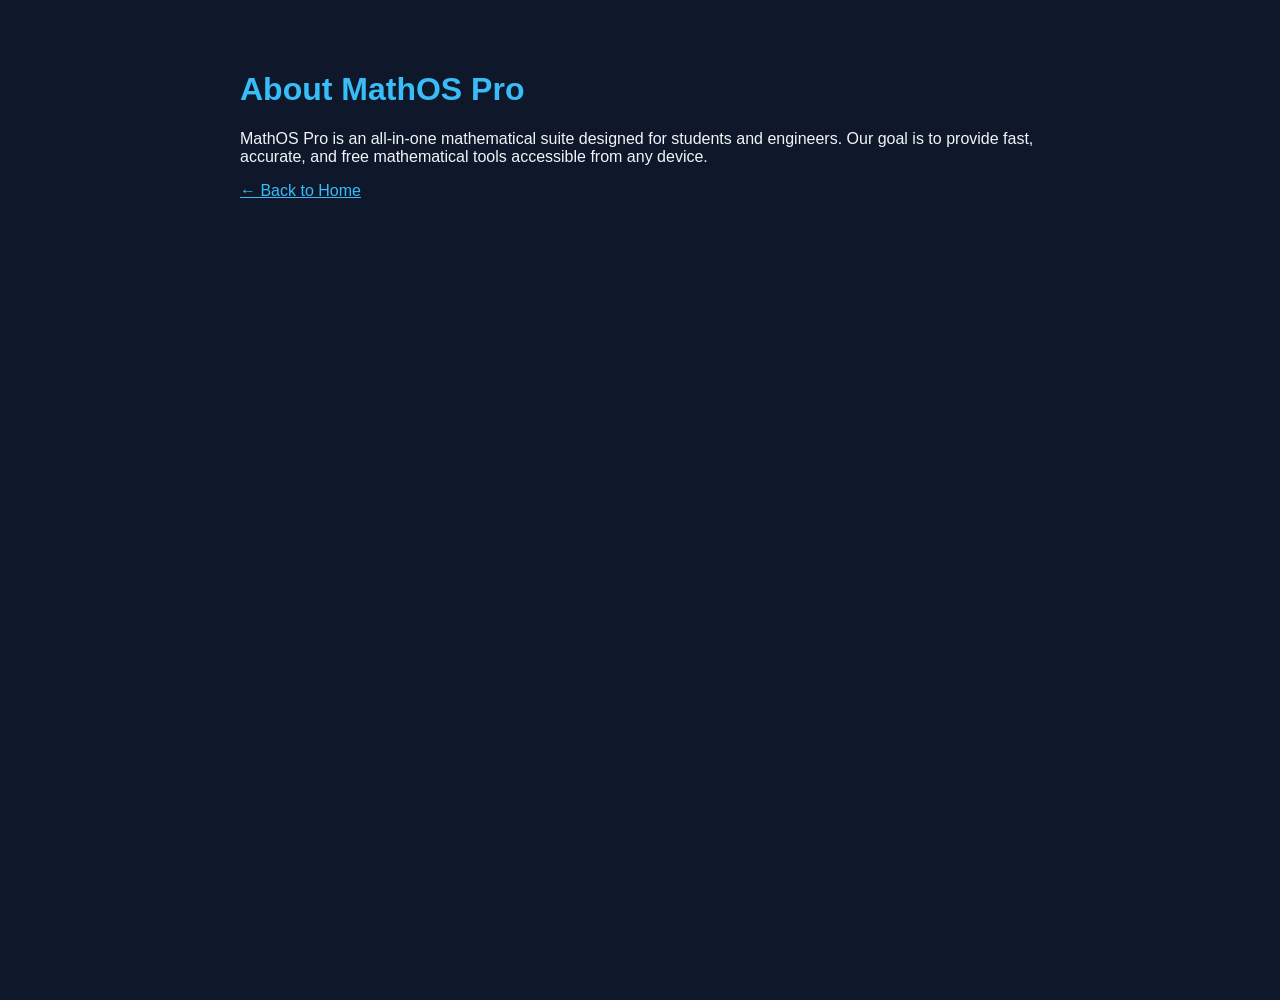
==== about.html @ 8d4427b3 "Add files via upload" ====
<!DOCTYPE html>
<html lang="en">
<head>
    <meta charset="UTF-8"><link rel="stylesheet" href="style.css">
    <title>About | MathOS Pro</title>
</head>
<body style="display:block; padding:50px; max-width:800px; margin:auto;">
    <h1 style="color:var(--accent)">About MathOS Pro</h1>
    <p>MathOS Pro is an all-in-one mathematical suite designed for students and engineers. Our goal is to provide fast, accurate, and free mathematical tools accessible from any device.</p>
    <a href="index.html" style="color:var(--accent)">← Back to Home</a>
</body>
</html>
---- style.css ----
:root {
    --bg: #0f172a; --side: #020617; --card: #1e293b;
    --accent: #38bdf8; --text: #f1f5f9; --text-dim: #94a3b8;
}

body { margin: 0; font-family: 'Inter', sans-serif; background: var(--bg); color: var(--text); display: flex; min-height: 100vh; overflow-x: hidden; }

#sidebar { width: 260px; background: var(--side); padding: 30px 20px; border-right: 1px solid #334155; position: fixed; height: 100vh; display: flex; flex-direction: column; z-index: 100; }
.logo { font-size: 1.5rem; font-weight: 800; color: var(--accent); margin-bottom: 40px; }
.logo span { color: white; font-weight: 300; }
.nav-item { padding: 12px; margin-bottom: 8px; border-radius: 10px; cursor: pointer; transition: 0.3s; color: var(--text-dim); display: flex; align-items: center; gap: 12px; }
.nav-item:hover, .nav-item.active { background: var(--card); color: var(--accent); }

main { margin-left: 260px; padding: 40px; width: 100%; box-sizing: border-box; }
.tool-grid { display: grid; grid-template-columns: repeat(auto-fill, minmax(240px, 1fr)); gap: 20px; }
.tool-card { background: var(--card); padding: 25px; border-radius: 18px; border: 1px solid #334155; cursor: pointer; transition: 0.3s; }
.tool-card:hover { transform: translateY(-5px); border-color: var(--accent); }
.tool-card i { font-size: 1.8rem; color: var(--accent); margin-bottom: 15px; display: block; }

@media (max-width: 768px) {
    #sidebar { width: 100%; height: auto; position: relative; border-right: none; border-bottom: 1px solid #334155; padding: 15px; }
    main { margin-left: 0; padding: 20px; }
}

.modal { display: none; position: fixed; top: 0; left: 0; width: 100%; height: 100%; background: rgba(0,0,0,0.8); z-index: 1000; backdrop-filter: blur(5px); }
.modal-content { background: var(--card); margin: 5% auto; padding: 30px; width: 90%; max-width: 500px; border-radius: 20px; border: 1px solid #475569; position: relative; }
.close { position: absolute; right: 20px; top: 15px; font-size: 30px; cursor: pointer; color: var(--text-dim); }

input { width: 100%; padding: 12px; margin: 10px 0; background: #0f172a; border: 1px solid #334155; color: white; border-radius: 8px; font-size: 1rem; }
.solve-btn { width: 100%; padding: 15px; background: var(--accent); color: #020617; font-weight: bold; border: none; border-radius: 8px; cursor: pointer; margin-top: 10px; }
.result-area { margin-top: 10px; padding: 20px; background: #0f172a; border-radius: 12px; min-height: 50px; word-break: break-all; border-left: 4px solid var(--accent); }
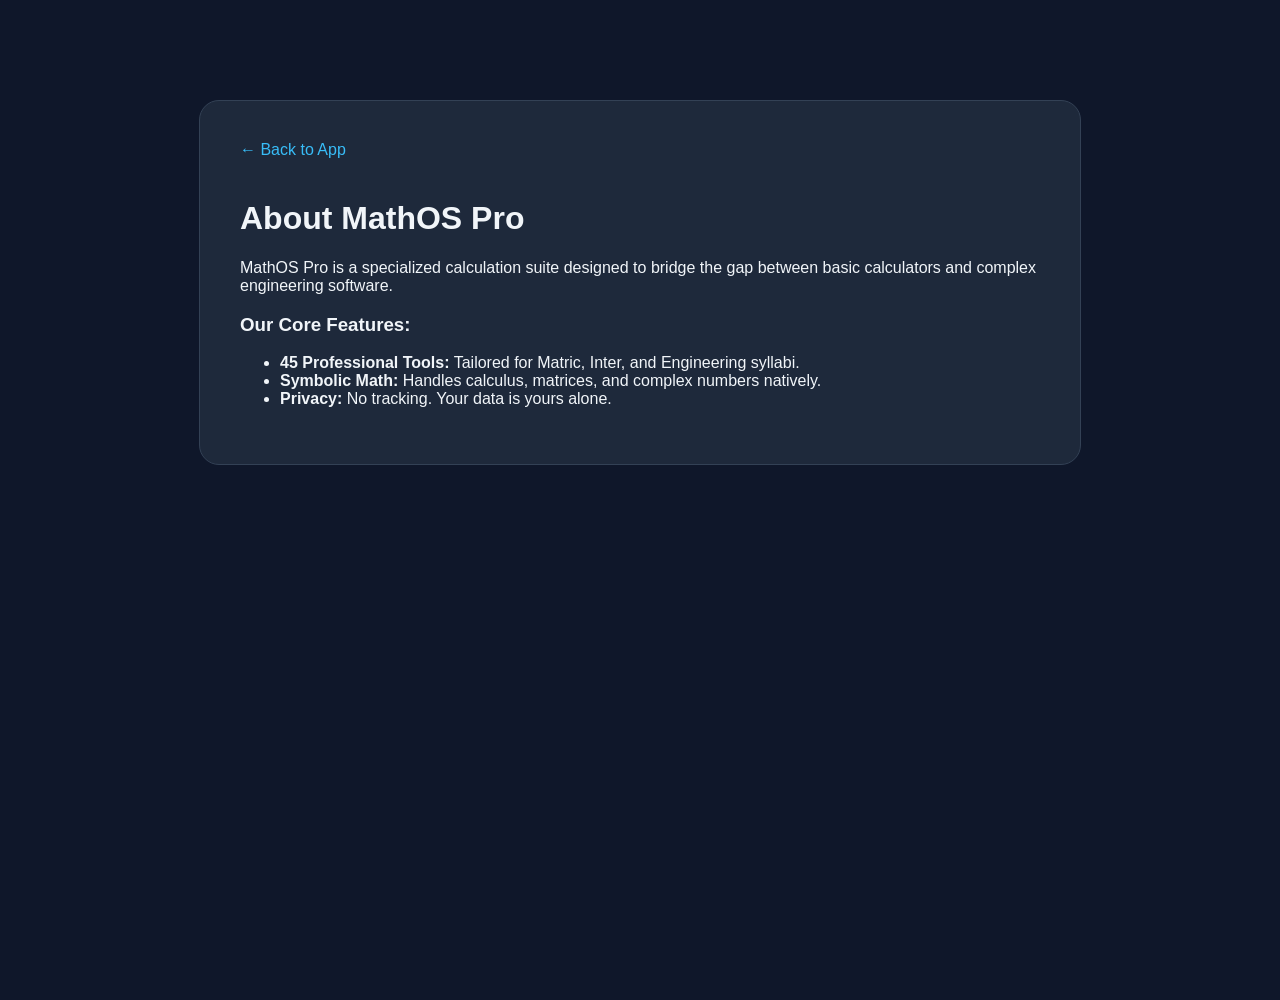
==== commit 87e79d1b: "about.html" ====
--- a/about.html
+++ b/about.html
@@ -1,12 +1,25 @@
 <!DOCTYPE html>
 <html lang="en">
 <head>
-    <meta charset="UTF-8"><link rel="stylesheet" href="style.css">
-    <title>About | MathOS Pro</title>
+    <meta charset="UTF-8">
+    <title>About Us | MathOS Pro</title>
+    <link rel="stylesheet" href="style.css">
+    <style>
+        .page-container { max-width: 800px; margin: 100px auto; padding: 40px; background: var(--card); border-radius: 20px; border: 1px solid #334155; }
+        .back-btn { color: var(--accent); text-decoration: none; display: inline-block; margin-bottom: 20px; }
+    </style>
 </head>
-<body style="display:block; padding:50px; max-width:800px; margin:auto;">
-    <h1 style="color:var(--accent)">About MathOS Pro</h1>
-    <p>MathOS Pro is an all-in-one mathematical suite designed for students and engineers. Our goal is to provide fast, accurate, and free mathematical tools accessible from any device.</p>
-    <a href="index.html" style="color:var(--accent)">← Back to Home</a>
+<body style="display: block; background: var(--bg);">
+    <div class="page-container">
+        <a href="index.html" class="back-btn">← Back to App</a>
+        <h1>About MathOS Pro</h1>
+        <p>MathOS Pro is a specialized calculation suite designed to bridge the gap between basic calculators and complex engineering software.</p>
+        <h3>Our Core Features:</h3>
+        <ul>
+            <li><strong>45 Professional Tools:</strong> Tailored for Matric, Inter, and Engineering syllabi.</li>
+            <li><strong>Symbolic Math:</strong> Handles calculus, matrices, and complex numbers natively.</li>
+            <li><strong>Privacy:</strong> No tracking. Your data is yours alone.</li>
+        </ul>
+    </div>
 </body>
 </html>
--- a/style.css
+++ b/style.css
@@ -5,27 +5,37 @@
 
 body { margin: 0; font-family: 'Inter', sans-serif; background: var(--bg); color: var(--text); display: flex; min-height: 100vh; overflow-x: hidden; }
 
-#sidebar { width: 260px; background: var(--side); padding: 30px 20px; border-right: 1px solid #334155; position: fixed; height: 100vh; display: flex; flex-direction: column; z-index: 100; }
+/* Sidebar & Nav */
+#sidebar { width: 260px; background: var(--side); padding: 30px 20px; border-right: 1px solid #334155; position: fixed; height: 100vh; display: flex; flex-direction: column; z-index: 100; box-sizing: border-box; }
 .logo { font-size: 1.5rem; font-weight: 800; color: var(--accent); margin-bottom: 40px; }
 .logo span { color: white; font-weight: 300; }
-.nav-item { padding: 12px; margin-bottom: 8px; border-radius: 10px; cursor: pointer; transition: 0.3s; color: var(--text-dim); display: flex; align-items: center; gap: 12px; }
-.nav-item:hover, .nav-item.active { background: var(--card); color: var(--accent); }
+.nav-item, .nav-item-link { padding: 12px; margin-bottom: 8px; border-radius: 10px; cursor: pointer; transition: 0.3s; color: var(--text-dim); display: flex; align-items: center; gap: 12px; text-decoration: none; }
+.nav-item:hover, .nav-item.active, .nav-item-link:hover { background: var(--card); color: var(--accent); }
 
+/* Grid & Cards */
 main { margin-left: 260px; padding: 40px; width: 100%; box-sizing: border-box; }
-.tool-grid { display: grid; grid-template-columns: repeat(auto-fill, minmax(240px, 1fr)); gap: 20px; }
-.tool-card { background: var(--card); padding: 25px; border-radius: 18px; border: 1px solid #334155; cursor: pointer; transition: 0.3s; }
+.tool-grid { display: grid; grid-template-columns: repeat(auto-fill, minmax(220px, 1fr)); gap: 20px; }
+.tool-card { background: var(--card); padding: 25px; border-radius: 20px; border: 1px solid #334155; cursor: pointer; transition: 0.3s; }
 .tool-card:hover { transform: translateY(-5px); border-color: var(--accent); }
-.tool-card i { font-size: 1.8rem; color: var(--accent); margin-bottom: 15px; display: block; }
+.tool-card i { font-size: 1.6rem; color: var(--accent); margin-bottom: 12px; display: block; }
+
+/* Calculator UI */
+.modal { display: none; position: fixed; top: 0; left: 0; width: 100%; height: 100%; background: rgba(0,0,0,0.85); z-index: 1000; backdrop-filter: blur(10px); }
+.modal-content { background: var(--card); margin: 3% auto; padding: 25px; width: 90%; max-width: 450px; border-radius: 25px; border: 1px solid #475569; position: relative; }
+.calc-display { background: #020617; padding: 20px; border-radius: 15px; margin-bottom: 20px; border: 1px solid #334155; }
+#main-display { width: 100%; background: transparent; border: none; text-align: right; font-size: 1.8rem; color: white; outline: none; font-family: monospace; }
+.sci-keys { display: grid; grid-template-columns: repeat(5, 1fr); gap: 10px; }
+.key { padding: 15px 5px; border-radius: 12px; border: none; font-weight: 700; cursor: pointer; font-size: 0.9rem; transition: 0.1s; }
+.num { background: #334155; color: white; }
+.op { background: #0f172a; color: var(--accent); }
+.action { background: #7f1d1d; color: white; }
+.equal { background: var(--accent); color: #020617; grid-column: span 1; }
+
+/* History Sidebar */
+.history-panel { position: fixed; right: -320px; top: 0; width: 300px; height: 100vh; background: var(--side); border-left: 1px solid #334155; z-index: 2000; transition: 0.3s ease; padding: 20px; }
+.history-panel.open { right: 0; }
 
 @media (max-width: 768px) {
-    #sidebar { width: 100%; height: auto; position: relative; border-right: none; border-bottom: 1px solid #334155; padding: 15px; }
+    #sidebar { width: 100%; height: auto; position: relative; }
     main { margin-left: 0; padding: 20px; }
 }
-
-.modal { display: none; position: fixed; top: 0; left: 0; width: 100%; height: 100%; background: rgba(0,0,0,0.8); z-index: 1000; backdrop-filter: blur(5px); }
-.modal-content { background: var(--card); margin: 5% auto; padding: 30px; width: 90%; max-width: 500px; border-radius: 20px; border: 1px solid #475569; position: relative; }
-.close { position: absolute; right: 20px; top: 15px; font-size: 30px; cursor: pointer; color: var(--text-dim); }
-
-input { width: 100%; padding: 12px; margin: 10px 0; background: #0f172a; border: 1px solid #334155; color: white; border-radius: 8px; font-size: 1rem; }
-.solve-btn { width: 100%; padding: 15px; background: var(--accent); color: #020617; font-weight: bold; border: none; border-radius: 8px; cursor: pointer; margin-top: 10px; }
-.result-area { margin-top: 10px; padding: 20px; background: #0f172a; border-radius: 12px; min-height: 50px; word-break: break-all; border-left: 4px solid var(--accent); }
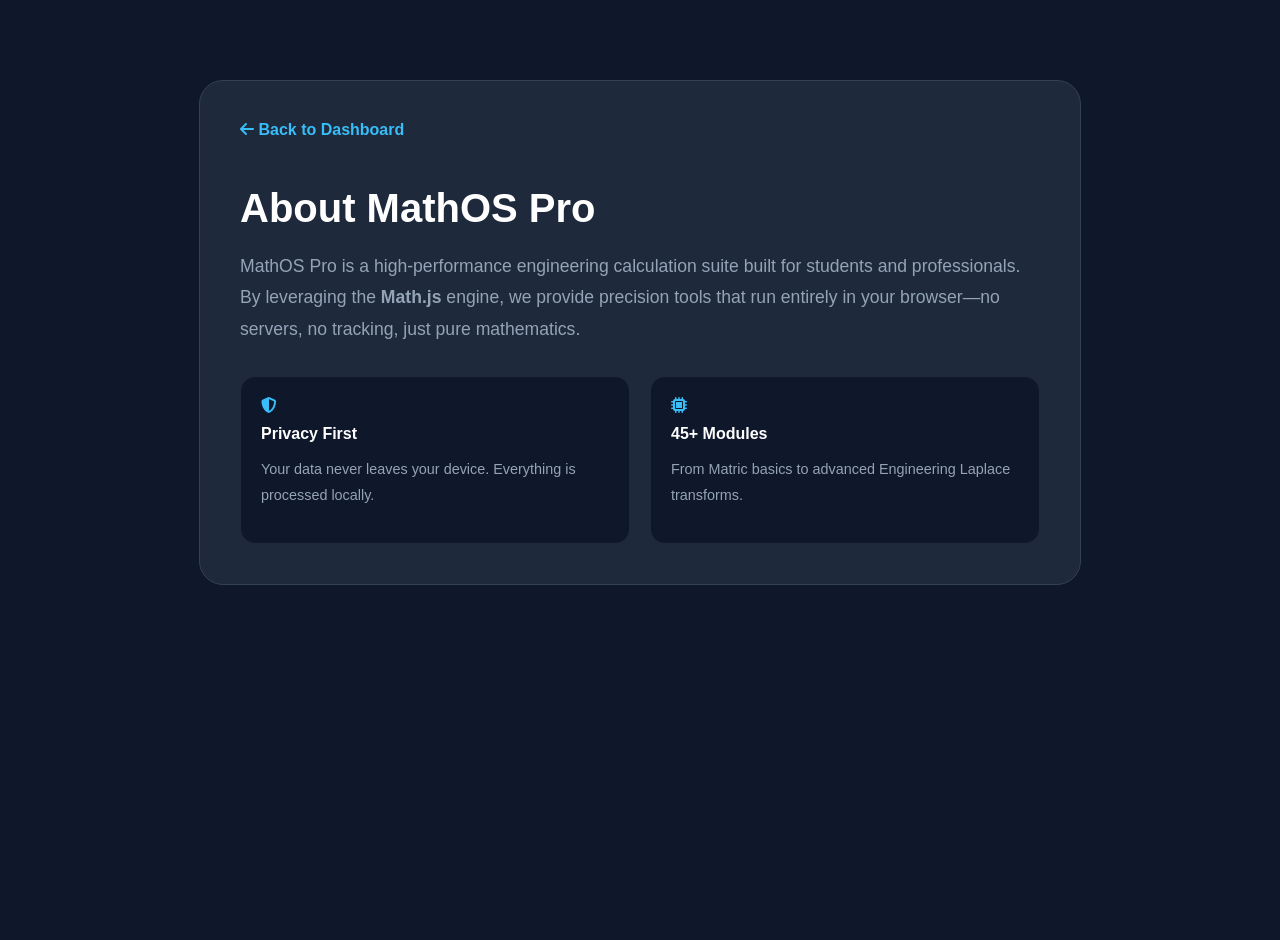
==== commit 251f632d: "about.html" ====
--- a/about.html
+++ b/about.html
@@ -2,24 +2,43 @@
 <html lang="en">
 <head>
     <meta charset="UTF-8">
+    <meta name="viewport" content="width=device-width, initial-scale=1.0">
     <title>About Us | MathOS Pro</title>
     <link rel="stylesheet" href="style.css">
+    <link href="https://cdnjs.cloudflare.com/ajax/libs/font-awesome/6.4.0/css/all.min.css" rel="stylesheet">
     <style>
-        .page-container { max-width: 800px; margin: 100px auto; padding: 40px; background: var(--card); border-radius: 20px; border: 1px solid #334155; }
-        .back-btn { color: var(--accent); text-decoration: none; display: inline-block; margin-bottom: 20px; }
+        body { display: block; padding: 20px; }
+        .content-wrap { max-width: 800px; margin: 60px auto; background: var(--card); padding: 40px; border-radius: 24px; border: 1px solid #334155; }
+        .back-link { color: var(--accent); text-decoration: none; margin-bottom: 20px; display: inline-block; font-weight: 600; }
+        h1 { color: white; font-size: 2.5rem; margin-bottom: 20px; }
+        p { line-height: 1.8; color: var(--text-dim); font-size: 1.1rem; }
+        .feature-list { margin-top: 30px; display: grid; grid-template-columns: 1fr 1fr; gap: 20px; }
+        .f-item { background: #0f172a; padding: 20px; border-radius: 15px; border: 1px solid #1e293b; }
+        @media (max-width: 600px) { .feature-list { grid-template-columns: 1fr; } }
     </style>
 </head>
-<body style="display: block; background: var(--bg);">
-    <div class="page-container">
-        <a href="index.html" class="back-btn">← Back to App</a>
+<body>
+    <div class="content-wrap">
+        <a href="index.html" class="back-link"><i class="fas fa-arrow-left"></i> Back to Dashboard</a>
         <h1>About MathOS Pro</h1>
-        <p>MathOS Pro is a specialized calculation suite designed to bridge the gap between basic calculators and complex engineering software.</p>
-        <h3>Our Core Features:</h3>
-        <ul>
-            <li><strong>45 Professional Tools:</strong> Tailored for Matric, Inter, and Engineering syllabi.</li>
-            <li><strong>Symbolic Math:</strong> Handles calculus, matrices, and complex numbers natively.</li>
-            <li><strong>Privacy:</strong> No tracking. Your data is yours alone.</li>
-        </ul>
+        <p>
+            MathOS Pro is a high-performance engineering calculation suite built for students and professionals. 
+            By leveraging the <strong>Math.js</strong> engine, we provide precision tools that run entirely 
+            in your browser—no servers, no tracking, just pure mathematics.
+        </p>
+
+        <div class="feature-list">
+            <div class="f-item">
+                <i class="fas fa-shield-halved" style="color:var(--accent)"></i>
+                <h4 style="color:white; margin: 10px 0;">Privacy First</h4>
+                <p style="font-size:0.9rem;">Your data never leaves your device. Everything is processed locally.</p>
+            </div>
+            <div class="f-item">
+                <i class="fas fa-microchip" style="color:var(--accent)"></i>
+                <h4 style="color:white; margin: 10px 0;">45+ Modules</h4>
+                <p style="font-size:0.9rem;">From Matric basics to advanced Engineering Laplace transforms.</p>
+            </div>
+        </div>
     </div>
 </body>
 </html>
--- a/style.css
+++ b/style.css
@@ -5,37 +5,54 @@
 
 body { margin: 0; font-family: 'Inter', sans-serif; background: var(--bg); color: var(--text); display: flex; min-height: 100vh; overflow-x: hidden; }
 
-/* Sidebar & Nav */
-#sidebar { width: 260px; background: var(--side); padding: 30px 20px; border-right: 1px solid #334155; position: fixed; height: 100vh; display: flex; flex-direction: column; z-index: 100; box-sizing: border-box; }
+/* Sidebar/Nav */
+#sidebar { width: 260px; background: var(--side); padding: 30px 20px; border-right: 1px solid #334155; position: fixed; height: 100vh; display: flex; flex-direction: column; z-index: 1000; box-sizing: border-box; }
 .logo { font-size: 1.5rem; font-weight: 800; color: var(--accent); margin-bottom: 40px; }
 .logo span { color: white; font-weight: 300; }
-.nav-item, .nav-item-link { padding: 12px; margin-bottom: 8px; border-radius: 10px; cursor: pointer; transition: 0.3s; color: var(--text-dim); display: flex; align-items: center; gap: 12px; text-decoration: none; }
-.nav-item:hover, .nav-item.active, .nav-item-link:hover { background: var(--card); color: var(--accent); }
+.nav-group { flex-grow: 1; }
+.nav-item, .nav-item-link { padding: 12px; margin-bottom: 8px; border-radius: 12px; cursor: pointer; transition: 0.3s; color: var(--text-dim); display: flex; align-items: center; gap: 12px; text-decoration: none; }
+.nav-item:hover, .nav-item.active { background: var(--card); color: var(--accent); }
+.mobile-only { display: none; }
 
-/* Grid & Cards */
+/* Grid Layout */
 main { margin-left: 260px; padding: 40px; width: 100%; box-sizing: border-box; }
 .tool-grid { display: grid; grid-template-columns: repeat(auto-fill, minmax(220px, 1fr)); gap: 20px; }
-.tool-card { background: var(--card); padding: 25px; border-radius: 20px; border: 1px solid #334155; cursor: pointer; transition: 0.3s; }
-.tool-card:hover { transform: translateY(-5px); border-color: var(--accent); }
-.tool-card i { font-size: 1.6rem; color: var(--accent); margin-bottom: 12px; display: block; }
+.tool-card { background: var(--card); padding: 25px; border-radius: 20px; border: 1px solid #334155; cursor: pointer; transition: 0.3s; position: relative; overflow: hidden; }
+.tool-card:hover { transform: translateY(-5px); border-color: var(--accent); box-shadow: 0 10px 20px rgba(0,0,0,0.3); }
+.tool-card i { font-size: 1.8rem; color: var(--accent); margin-bottom: 12px; display: block; }
+.tool-card h3 { margin: 10px 0 5px 0; font-size: 1.1rem; }
+.tool-card p { font-size: 0.85rem; color: var(--text-dim); margin: 0; }
 
-/* Calculator UI */
-.modal { display: none; position: fixed; top: 0; left: 0; width: 100%; height: 100%; background: rgba(0,0,0,0.85); z-index: 1000; backdrop-filter: blur(10px); }
-.modal-content { background: var(--card); margin: 3% auto; padding: 25px; width: 90%; max-width: 450px; border-radius: 25px; border: 1px solid #475569; position: relative; }
-.calc-display { background: #020617; padding: 20px; border-radius: 15px; margin-bottom: 20px; border: 1px solid #334155; }
+/* Modal & Calculator */
+.modal { display: none; position: fixed; top: 0; left: 0; width: 100%; height: 100%; background: rgba(0,0,0,0.9); z-index: 2000; backdrop-filter: blur(8px); }
+.modal-content { background: var(--card); margin: 30px auto; padding: 25px; width: 90%; max-width: 440px; border-radius: 28px; border: 1px solid #475569; position: relative; }
+.close { position: absolute; right: 20px; top: 15px; font-size: 28px; cursor: pointer; color: var(--text-dim); }
+.calc-display { background: #020617; padding: 20px; border-radius: 18px; margin-bottom: 20px; border: 1px solid #334155; }
 #main-display { width: 100%; background: transparent; border: none; text-align: right; font-size: 1.8rem; color: white; outline: none; font-family: monospace; }
 .sci-keys { display: grid; grid-template-columns: repeat(5, 1fr); gap: 10px; }
-.key { padding: 15px 5px; border-radius: 12px; border: none; font-weight: 700; cursor: pointer; font-size: 0.9rem; transition: 0.1s; }
+.key { padding: 18px 2px; border-radius: 12px; border: none; font-weight: 700; cursor: pointer; font-size: 0.9rem; transition: 0.1s; }
 .num { background: #334155; color: white; }
 .op { background: #0f172a; color: var(--accent); }
 .action { background: #7f1d1d; color: white; }
-.equal { background: var(--accent); color: #020617; grid-column: span 1; }
+.equal { background: var(--accent); color: #020617; grid-row: span 2; }
 
-/* History Sidebar */
-.history-panel { position: fixed; right: -320px; top: 0; width: 300px; height: 100vh; background: var(--side); border-left: 1px solid #334155; z-index: 2000; transition: 0.3s ease; padding: 20px; }
+/* History & Footer */
+.history-panel { position: fixed; right: -320px; top: 0; width: 300px; height: 100vh; background: var(--side); z-index: 3000; transition: 0.4s ease; padding: 25px; border-left: 1px solid #334155; box-sizing: border-box; }
 .history-panel.open { right: 0; }
+.history-item { padding: 12px; border-bottom: 1px solid #334155; font-size: 0.85rem; color: var(--text-dim); }
+footer { margin-top: 50px; border-top: 1px solid #334155; padding-top: 20px; text-align: center; color: var(--text-dim); }
+.footer-links a { color: var(--accent); text-decoration: none; margin: 0 10px; font-size: 0.9rem; }
 
+/* MOBILE RESPONSIVE ADAPTATION */
 @media (max-width: 768px) {
-    #sidebar { width: 100%; height: auto; position: relative; }
-    main { margin-left: 0; padding: 20px; }
+    #sidebar { width: 100%; height: 80px; bottom: 0; top: auto; flex-direction: row; padding: 5px 10px; border-right: none; border-top: 1px solid #334155; }
+    .logo, .desktop-only { display: none; }
+    .mobile-only { display: flex; }
+    .nav-group { display: flex; width: 100%; justify-content: space-around; }
+    .nav-item { flex-direction: column; gap: 4px; font-size: 0.7rem; padding: 10px; margin: 0; width: 20%; }
+    .nav-item i { font-size: 1.4rem; }
+    main { margin-left: 0; padding: 20px 20px 100px 20px; }
+    .tool-grid { grid-template-columns: repeat(2, 1fr); gap: 12px; }
+    .modal-content { margin: 15px auto; padding: 15px; }
+    .key { padding: 15px 2px; }
 }
